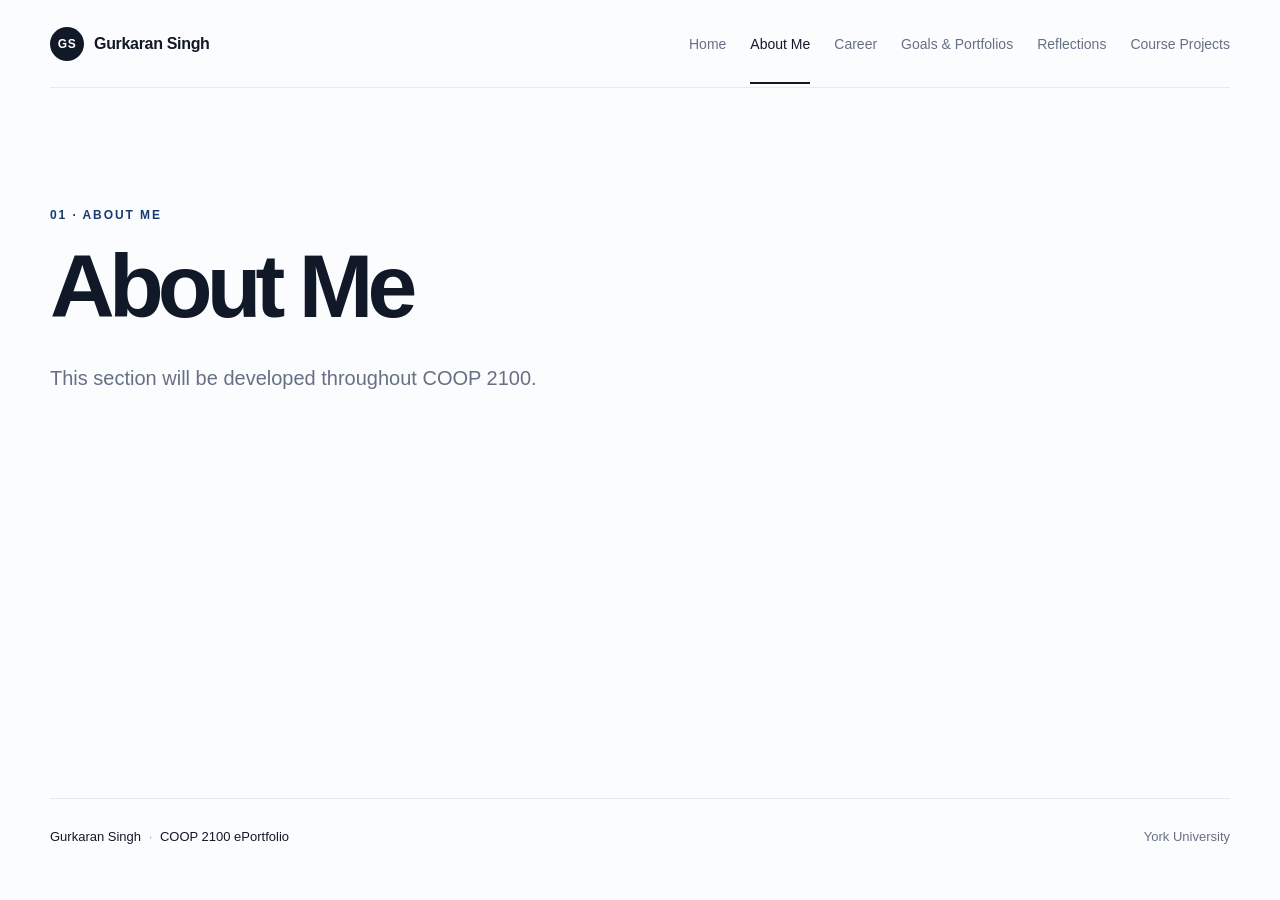
==== about.html @ 18330272 "Add files via upload" ====
<!doctype html>
<html lang="en">
<head>
  <meta charset="utf-8">
  <meta name="viewport" content="width=device-width, initial-scale=1">
  <meta name="description" content="Gurkaran Singh — COOP 2100 ePortfolio">
  <title>About Me | Gurkaran Singh</title>
  <link rel="stylesheet" href="styles.css">
  <script defer src="script.js"></script>
</head>
<body>
  <header class="site-header">
    <a class="brand" href="index.html" aria-label="Gurkaran Singh home">
      <span class="brand-mark">GS</span><span>Gurkaran Singh</span>
    </a>
    <button class="menu-button" aria-expanded="false" aria-controls="site-nav">Menu</button>
    <nav id="site-nav" class="site-nav" aria-label="Main navigation"><a href="index.html">Home</a>
<a href="about.html" class="active" aria-current="page">About Me</a>
<a href="career.html">Career</a>
<a href="goals.html">Goals & Portfolios</a>
<a href="reflections.html">Reflections</a>
<a href="projects.html">Course Projects</a></nav>
  </header>
  <main>
      <section class="page-intro">
        <p class="eyebrow">01 · About Me</p>
        <h1>About Me</h1>
        <p>This section will be developed throughout COOP 2100.</p>
      </section>
    </main>
  <footer>
    <p>Gurkaran Singh <span>·</span> COOP 2100 ePortfolio</p>
    <p class="muted">York University</p>
  </footer>
</body>
</html>
---- styles.css ----
:root {
  --ink: #111827;
  --muted: #667085;
  --line: #e6e9ee;
  --paper: #fbfcfe;
  --panel: #ffffff;
  --accent: #173b70;
  --max: 1180px;
}
* { box-sizing: border-box; }
html { scroll-behavior: smooth; }
body {
  margin: 0; color: var(--ink); background: var(--paper);
  font-family: Inter, ui-sans-serif, -apple-system, BlinkMacSystemFont, "Segoe UI", sans-serif;
  -webkit-font-smoothing: antialiased;
}
a { color: inherit; }
.site-header {
  width: min(calc(100% - 48px), var(--max)); margin: 0 auto;
  min-height: 88px; display: flex; align-items: center; justify-content: space-between;
  border-bottom: 1px solid var(--line); gap: 24px;
}
.brand { display:flex; align-items:center; gap:10px; text-decoration:none; font-weight:700; letter-spacing:-.02em; white-space:nowrap; }
.brand-mark { display:grid; place-items:center; width:34px; height:34px; border-radius:50%; background:var(--ink); color:white; font-size:12px; letter-spacing:.04em; }
.site-nav { display:flex; align-items:center; gap:24px; }
.site-nav a { text-decoration:none; font-size:14px; color:var(--muted); padding:33px 0 30px; border-bottom:2px solid transparent; }
.site-nav a:hover, .site-nav a.active { color:var(--ink); border-color:var(--ink); }
.menu-button { display:none; background:none; border:1px solid var(--line); border-radius:999px; padding:9px 14px; font:inherit; }
main { width:min(calc(100% - 48px), var(--max)); margin:0 auto; min-height:calc(100vh - 190px); }
.hero { padding: 120px 0 105px; max-width: 920px; }
.eyebrow { text-transform:uppercase; letter-spacing:.16em; font-size:12px; font-weight:700; color:var(--accent); margin:0 0 22px; }
h1 { font-size:clamp(56px, 8vw, 104px); line-height:.94; letter-spacing:-.065em; margin:0; font-weight:750; }
.lead { font-size:clamp(20px, 2.3vw, 30px); margin:30px 0 0; color:#344054; letter-spacing:-.025em; }
.lead span, footer span { color:#98a2b3; padding:0 4px; }
.intro { max-width:700px; color:var(--muted); font-size:18px; line-height:1.7; margin:28px 0 0; }
.hero-links { margin-top:36px; }
.button { display:inline-flex; align-items:center; gap:16px; text-decoration:none; padding:14px 20px; border-radius:999px; background:var(--ink); color:white; font-weight:650; font-size:14px; }
.button:hover { transform:translateY(-1px); }
.overview { display:grid; grid-template-columns:repeat(5, 1fr); border-top:1px solid var(--line); border-bottom:1px solid var(--line); margin-bottom:80px; }
.section-card { text-decoration:none; padding:30px 24px 34px; min-height:190px; border-right:1px solid var(--line); transition:background .18s ease, transform .18s ease; }
.section-card:first-child { border-left:1px solid var(--line); }
.section-card:hover { background:var(--panel); transform:translateY(-3px); }
.section-card span { font-size:11px; color:#98a2b3; font-weight:700; }
.section-card h2 { font-size:17px; margin:45px 0 9px; letter-spacing:-.025em; }
.section-card p { margin:0; color:var(--muted); line-height:1.5; font-size:13px; }
.page-intro { padding:120px 0; max-width:900px; }
.page-intro h1 { font-size:clamp(54px, 7vw, 90px); }
.page-intro > p:last-child { margin:34px 0 0; max-width:680px; color:var(--muted); font-size:20px; line-height:1.65; }
footer { width:min(calc(100% - 48px), var(--max)); margin:0 auto; padding:30px 0 38px; border-top:1px solid var(--line); display:flex; justify-content:space-between; gap:20px; font-size:13px; }
footer p { margin:0; }
.muted { color:var(--muted); }
@media (max-width: 900px) {
  .site-header { min-height:72px; position:relative; }
  .menu-button { display:block; }
  .site-nav { display:none; position:absolute; top:72px; left:0; right:0; z-index:10; background:var(--paper); border-bottom:1px solid var(--line); padding:10px 0 20px; flex-direction:column; align-items:flex-start; gap:0; }
  .site-nav.open { display:flex; }
  .site-nav a { width:100%; padding:12px 4px; border:0; font-size:16px; }
  .overview { grid-template-columns:1fr 1fr; }
  .section-card { border:1px solid var(--line); margin:-1px 0 0 -1px; }
  .hero { padding:90px 0 75px; }
}
@media (max-width: 560px) {
  .site-header, main, footer { width:min(calc(100% - 32px), var(--max)); }
  .brand > span:last-child { display:none; }
  .hero { padding:76px 0 64px; }
  h1 { font-size:clamp(52px, 18vw, 76px); }
  .overview { grid-template-columns:1fr; }
  .section-card { min-height:145px; }
  .section-card h2 { margin-top:28px; }
  .page-intro { padding:80px 0; }
  footer { flex-direction:column; }
}
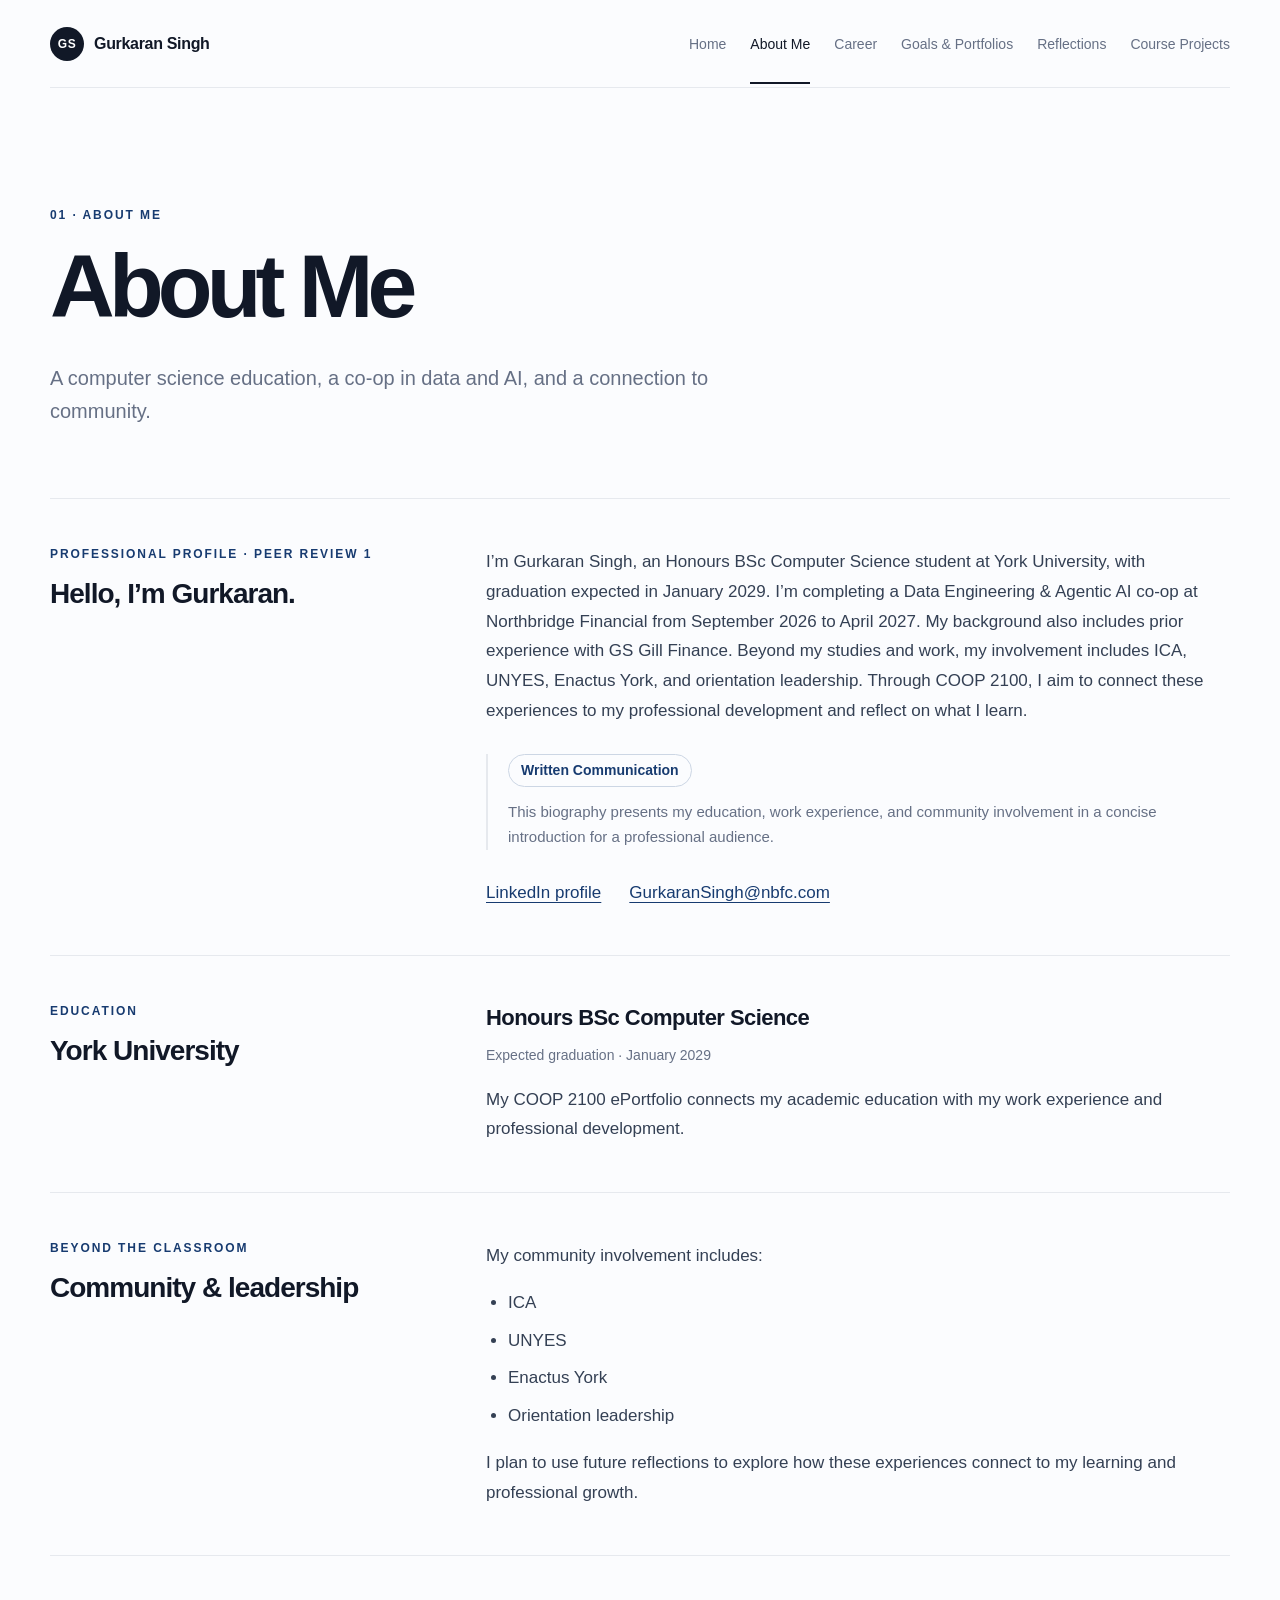
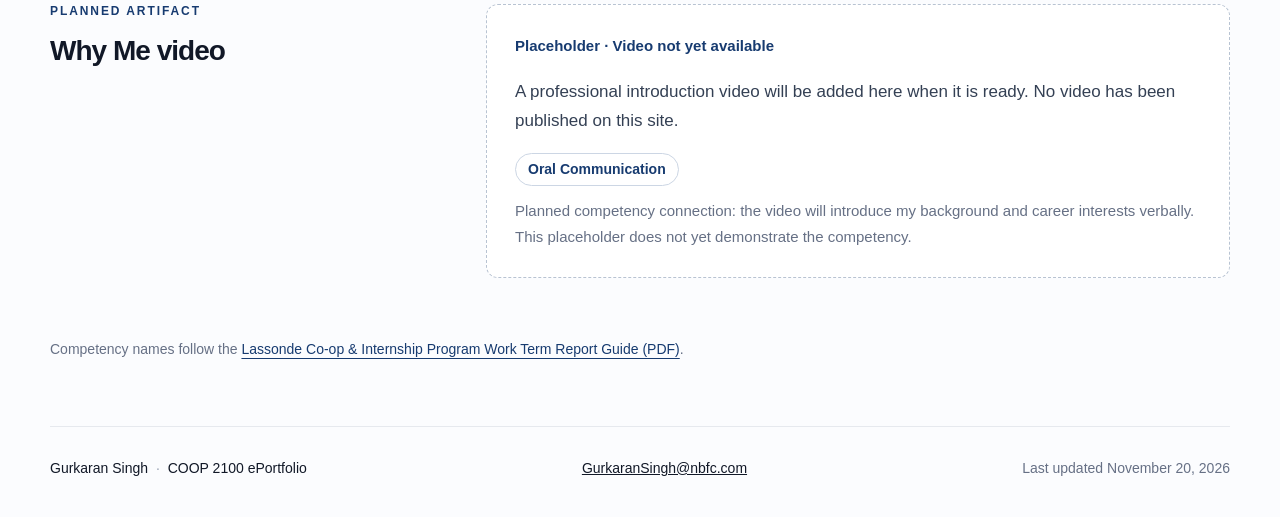
==== commit c78fb26b: "Complete COOP 2100 Peer Review 1 portfolio pages" ====
--- a/about.html
+++ b/about.html
@@ -3,8 +3,9 @@
 <head>
   <meta charset="utf-8">
   <meta name="viewport" content="width=device-width, initial-scale=1">
-  <meta name="description" content="Gurkaran Singh — COOP 2100 ePortfolio">
+  <meta name="description" content="Meet Gurkaran Singh, a York University Honours BSc Computer Science student and Northbridge Financial Data Engineering & Agentic AI co-op student.">
   <title>About Me | Gurkaran Singh</title>
+  <link rel="icon" type="image/svg+xml" href="favicon.svg">
   <link rel="stylesheet" href="styles.css">
   <script defer src="script.js"></script>
 </head>
@@ -13,24 +14,86 @@
     <a class="brand" href="index.html" aria-label="Gurkaran Singh home">
       <span class="brand-mark">GS</span><span>Gurkaran Singh</span>
     </a>
-    <button class="menu-button" aria-expanded="false" aria-controls="site-nav">Menu</button>
+    <button type="button" class="menu-button" aria-expanded="false" aria-controls="site-nav">Menu</button>
     <nav id="site-nav" class="site-nav" aria-label="Main navigation"><a href="index.html">Home</a>
 <a href="about.html" class="active" aria-current="page">About Me</a>
 <a href="career.html">Career</a>
-<a href="goals.html">Goals & Portfolios</a>
+<a href="goals.html">Goals &amp; Portfolios</a>
 <a href="reflections.html">Reflections</a>
 <a href="projects.html">Course Projects</a></nav>
   </header>
   <main>
-      <section class="page-intro">
+      <section class="page-intro content-intro" aria-labelledby="about-title">
         <p class="eyebrow">01 · About Me</p>
-        <h1>About Me</h1>
-        <p>This section will be developed throughout COOP 2100.</p>
+        <h1 id="about-title">About Me</h1>
+        <p>A computer science education, a co-op in data and AI, and a connection to community.</p>
       </section>
+      <section class="content-section" aria-labelledby="bio-title">
+        <div class="section-heading">
+          <p class="eyebrow">Professional profile · Peer Review 1</p>
+          <h2 id="bio-title">Hello, I’m Gurkaran.</h2>
+        </div>
+        <div class="section-body">
+          <p class="biography">I’m Gurkaran Singh, an Honours BSc Computer Science student at York University, with graduation expected in January 2029. I’m completing a Data Engineering &amp; Agentic AI co-op at Northbridge Financial from September 2026 to April 2027. My background also includes prior experience with GS Gill Finance. Beyond my studies and work, my involvement includes ICA, UNYES, Enactus York, and orientation leadership. Through COOP 2100, I aim to connect these experiences to my professional development and reflect on what I learn.</p>
+          <div class="artifact-caption">
+            <ul class="competency-tags" aria-label="Lassonde competency tags">
+              <li>Written Communication</li>
+            </ul>
+            <p>This biography presents my education, work experience, and community involvement in a concise introduction for a professional audience.</p>
+          </div>
+          <div class="contact-links" aria-label="Professional contact">
+            <a href="https://www.linkedin.com/in/gurkaransingh007/">LinkedIn profile</a>
+            <a href="mailto:GurkaranSingh@nbfc.com">GurkaranSingh@nbfc.com</a>
+          </div>
+        </div>
+      </section>
+      <section class="content-section" aria-labelledby="education-title">
+        <div class="section-heading">
+          <p class="eyebrow">Education</p>
+          <h2 id="education-title">York University</h2>
+        </div>
+        <div class="section-body">
+          <h3>Honours BSc Computer Science</h3>
+          <p class="entry-meta">Expected graduation · January 2029</p>
+          <p>My COOP 2100 ePortfolio connects my academic education with my work experience and professional development.</p>
+        </div>
+      </section>
+      <section class="content-section" aria-labelledby="community-title">
+        <div class="section-heading">
+          <p class="eyebrow">Beyond the classroom</p>
+          <h2 id="community-title">Community &amp; leadership</h2>
+        </div>
+        <div class="section-body">
+          <p>My community involvement includes:</p>
+          <ul class="experience-list">
+            <li>ICA</li>
+            <li>UNYES</li>
+            <li>Enactus York</li>
+            <li>Orientation leadership</li>
+          </ul>
+          <p>I plan to use future reflections to explore how these experiences connect to my learning and professional growth.</p>
+        </div>
+      </section>
+      <section class="content-section" aria-labelledby="video-title">
+        <div class="section-heading">
+          <p class="eyebrow">Planned artifact</p>
+          <h2 id="video-title">Why Me video</h2>
+        </div>
+        <div class="section-body artifact-placeholder">
+          <p class="artifact-status">Placeholder · Video not yet available</p>
+          <p>A professional introduction video will be added here when it is ready. No video has been published on this site.</p>
+          <ul class="competency-tags" aria-label="Planned Lassonde competency tags">
+            <li>Oral Communication</li>
+          </ul>
+          <p class="caption">Planned competency connection: the video will introduce my background and career interests verbally. This placeholder does not yet demonstrate the competency.</p>
+        </div>
+      </section>
+      <p class="source-note">Competency names follow the <a href="https://lassonde.yorku.ca/co-op/wp-content/uploads/sites/5/2022/05/WorkTermReport-Guide2020.pdf">Lassonde Co-op &amp; Internship Program Work Term Report Guide (PDF)</a>.</p>
     </main>
   <footer>
     <p>Gurkaran Singh <span>·</span> COOP 2100 ePortfolio</p>
-    <p class="muted">York University</p>
+    <p><a href="mailto:GurkaranSingh@nbfc.com">GurkaranSingh@nbfc.com</a></p>
+    <p class="muted">Last updated <time datetime="2026-11-20">November 20, 2026</time></p>
   </footer>
 </body>
-</html>+</html>
--- a/styles.css
+++ b/styles.css
@@ -46,9 +46,39 @@
 .page-intro { padding:120px 0; max-width:900px; }
 .page-intro h1 { font-size:clamp(54px, 7vw, 90px); }
 .page-intro > p:last-child { margin:34px 0 0; max-width:680px; color:var(--muted); font-size:20px; line-height:1.65; }
-footer { width:min(calc(100% - 48px), var(--max)); margin:0 auto; padding:30px 0 38px; border-top:1px solid var(--line); display:flex; justify-content:space-between; gap:20px; font-size:13px; }
+footer { width:min(calc(100% - 48px), var(--max)); margin:0 auto; padding:30px 0 38px; border-top:1px solid var(--line); display:flex; flex-wrap:wrap; justify-content:space-between; gap:16px 24px; font-size:14px; line-height:1.6; }
 footer p { margin:0; }
 .muted { color:var(--muted); }
+.content-intro { padding-bottom:70px; }
+.content-section { display:grid; grid-template-columns:minmax(0, 1fr) minmax(0, 2fr); gap:64px; padding:48px 0; border-top:1px solid var(--line); }
+.section-heading .eyebrow { margin-bottom:16px; }
+.section-heading h2 { font-size:28px; line-height:1.2; letter-spacing:-.035em; margin:0; }
+.section-body { min-width:0; font-size:17px; line-height:1.75; color:#344054; }
+.section-body > :first-child { margin-top:0; }
+.section-body > :last-child { margin-bottom:0; }
+.section-body p { max-width:720px; }
+.section-body h3 { color:var(--ink); font-size:22px; line-height:1.3; letter-spacing:-.025em; margin:0 0 10px; }
+.biography { margin-bottom:24px; }
+.entry-meta { color:var(--muted); font-size:14px; margin:0 0 12px; }
+.role-title { color:var(--ink); font-weight:600; margin-top:0; }
+.experience-entry + .experience-entry { border-top:1px solid var(--line); padding-top:32px; margin-top:32px; }
+.experience-list { padding-left:22px; }
+.experience-list li + li { margin-top:8px; }
+.contact-links { display:flex; flex-wrap:wrap; gap:12px 28px; margin-top:24px; }
+.contact-links a, .source-note a { color:var(--accent); text-underline-offset:4px; }
+a, footer p { overflow-wrap:anywhere; }
+a:focus-visible, button:focus-visible { outline:3px solid var(--accent); outline-offset:5px; }
+.competency-tags { list-style:none; padding:0; display:flex; flex-wrap:wrap; gap:8px; margin:0 0 12px; }
+.competency-tags li { color:var(--accent); border:1px solid #ccd6e4; border-radius:999px; padding:5px 12px; font-size:14px; font-weight:600; line-height:1.5; }
+.artifact-caption { border-left:2px solid var(--line); padding-left:20px; margin:28px 0; }
+.artifact-caption p, .caption { font-size:15px; line-height:1.7; color:var(--muted); margin:12px 0 0; }
+.artifact-placeholder { border:1px dashed #b8c3d2; border-radius:12px; padding:28px; background:var(--panel); }
+.artifact-status { color:var(--accent); font-weight:650; font-size:15px; }
+.skills-list { margin:0; }
+.skills-list > div + div { margin-top:24px; }
+.skills-list dt { color:var(--ink); font-weight:650; }
+.skills-list dd { margin:6px 0 0; }
+.source-note { color:var(--muted); font-size:14px; line-height:1.7; max-width:780px; margin:12px 0 64px; }
 @media (max-width: 900px) {
   .site-header { min-height:72px; position:relative; }
   .menu-button { display:block; }
@@ -58,6 +88,7 @@
   .overview { grid-template-columns:1fr 1fr; }
   .section-card { border:1px solid var(--line); margin:-1px 0 0 -1px; }
   .hero { padding:90px 0 75px; }
+  .content-section { gap:32px; grid-template-columns:minmax(0, 1fr) minmax(0, 2fr); }
 }
 @media (max-width: 560px) {
   .site-header, main, footer { width:min(calc(100% - 32px), var(--max)); }
@@ -68,5 +99,8 @@
   .section-card { min-height:145px; }
   .section-card h2 { margin-top:28px; }
   .page-intro { padding:80px 0; }
+  .content-intro { padding-bottom:48px; }
+  .content-section { grid-template-columns:minmax(0, 1fr); gap:24px; padding:36px 0; }
+  .artifact-placeholder { padding:22px; }
   footer { flex-direction:column; }
 }
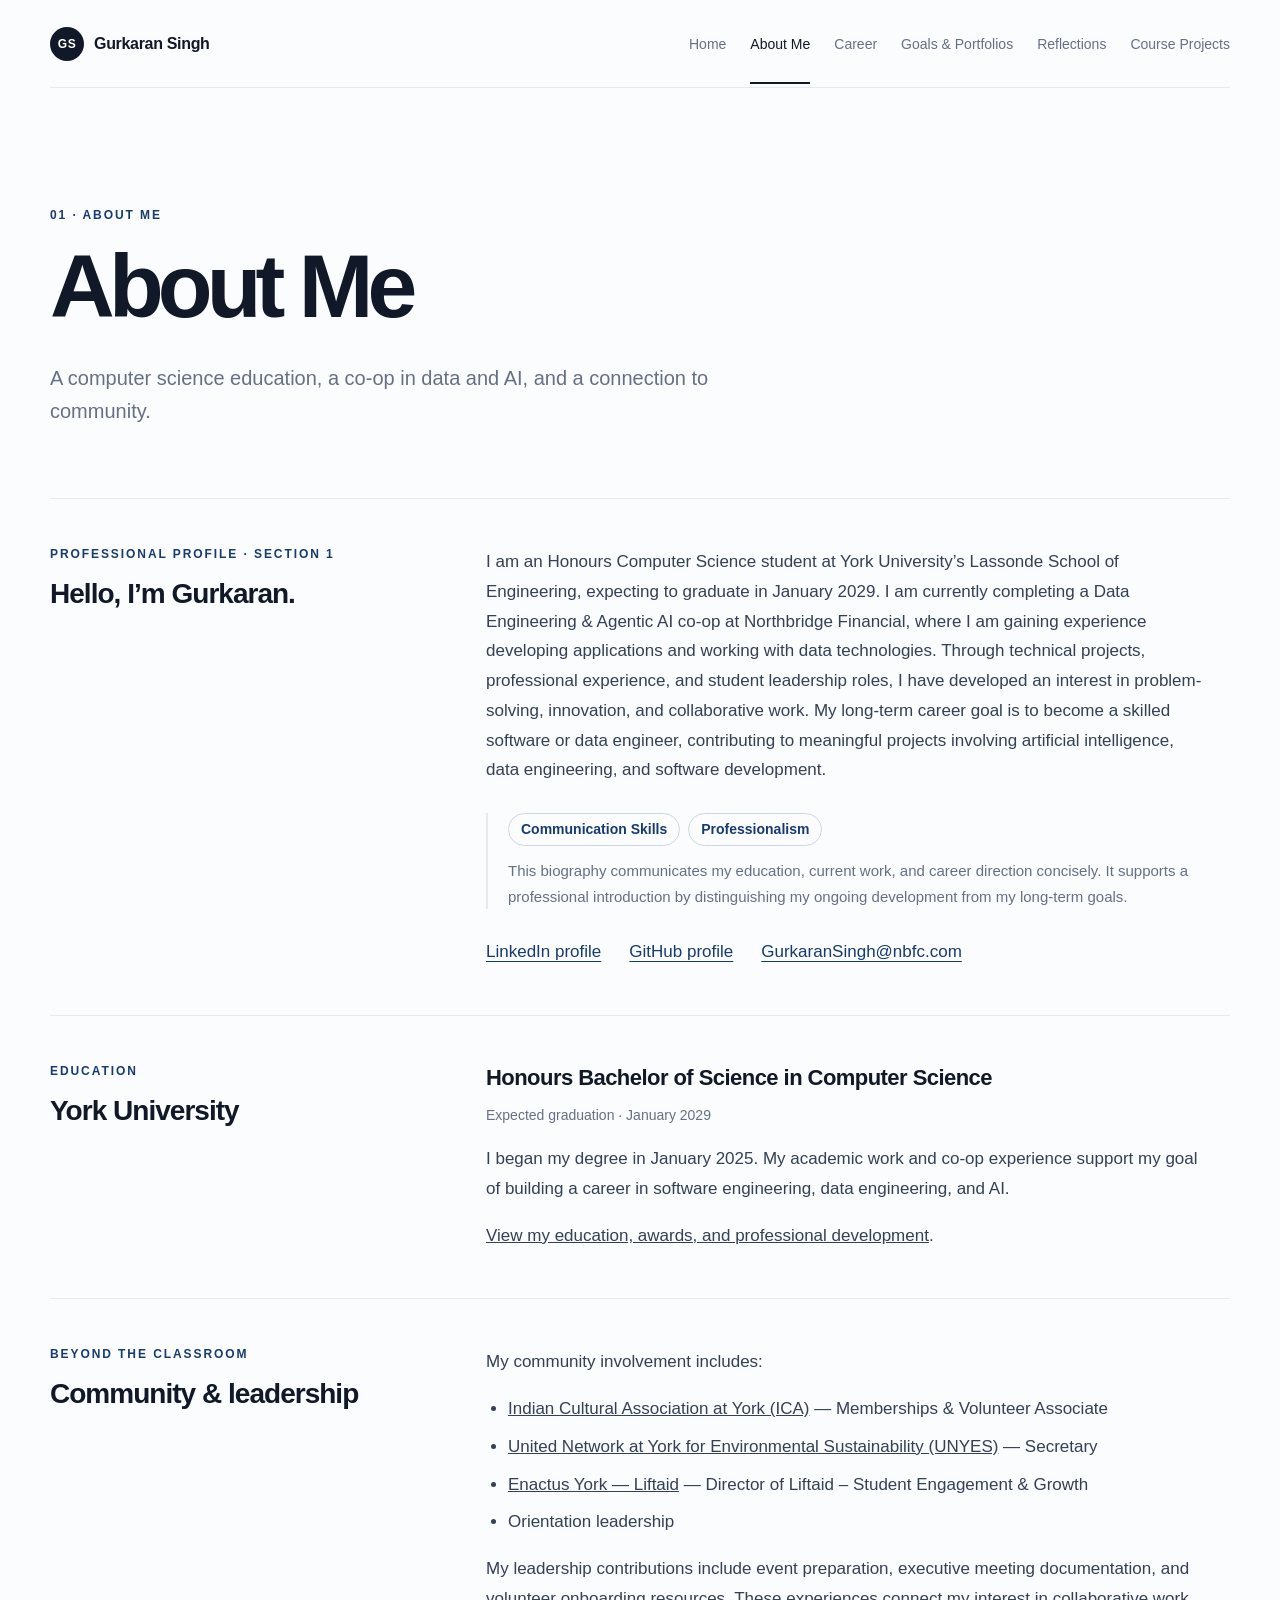
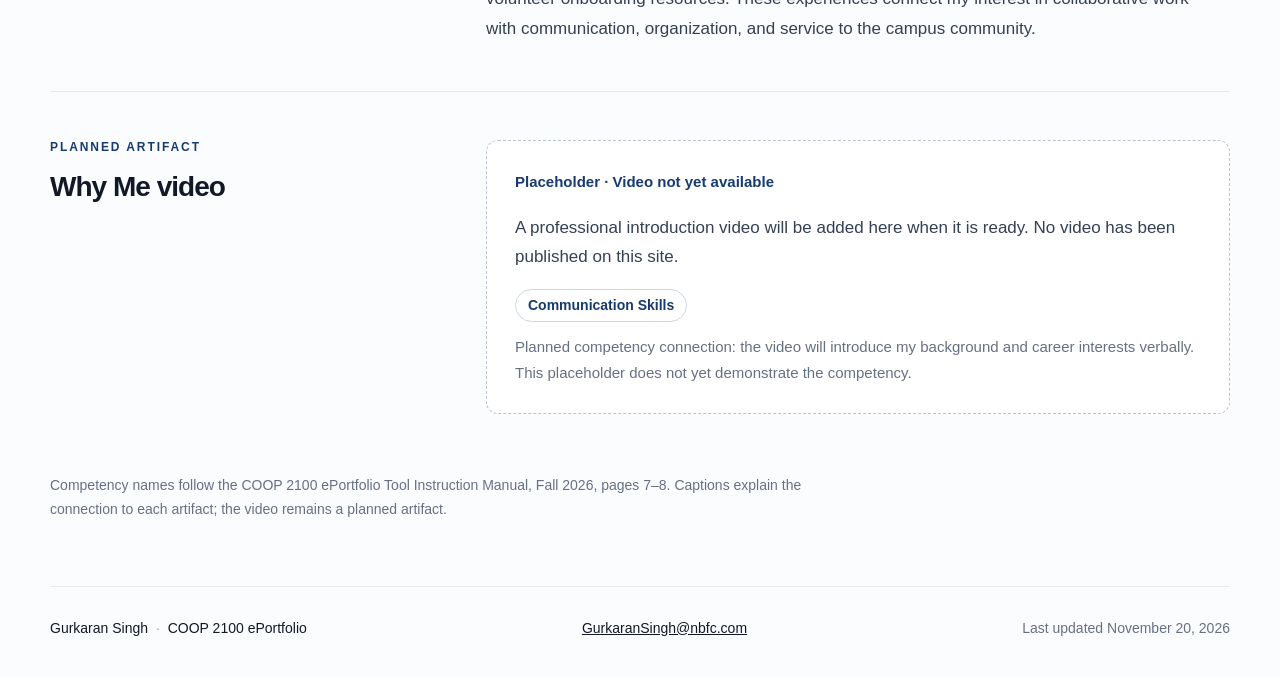
==== commit a34a48c0: "Complete Section 1 education and verified experience" ====
--- a/about.html
+++ b/about.html
@@ -30,19 +30,21 @@
       </section>
       <section class="content-section" aria-labelledby="bio-title">
         <div class="section-heading">
-          <p class="eyebrow">Professional profile · Peer Review 1</p>
+          <p class="eyebrow">Professional profile · Section 1</p>
           <h2 id="bio-title">Hello, I’m Gurkaran.</h2>
         </div>
         <div class="section-body">
-          <p class="biography">I’m Gurkaran Singh, an Honours BSc Computer Science student at York University, with graduation expected in January 2029. I’m completing a Data Engineering &amp; Agentic AI co-op at Northbridge Financial from September 2026 to April 2027. My background also includes prior experience with GS Gill Finance. Beyond my studies and work, my involvement includes ICA, UNYES, Enactus York, and orientation leadership. Through COOP 2100, I aim to connect these experiences to my professional development and reflect on what I learn.</p>
+          <p class="biography">I am an Honours Computer Science student at York University’s Lassonde School of Engineering, expecting to graduate in January 2029. I am currently completing a Data Engineering &amp; Agentic AI co-op at Northbridge Financial, where I am gaining experience developing applications and working with data technologies. Through technical projects, professional experience, and student leadership roles, I have developed an interest in problem-solving, innovation, and collaborative work. My long-term career goal is to become a skilled software or data engineer, contributing to meaningful projects involving artificial intelligence, data engineering, and software development.</p>
           <div class="artifact-caption">
             <ul class="competency-tags" aria-label="Lassonde competency tags">
-              <li>Written Communication</li>
+              <li>Communication Skills</li>
+              <li>Professionalism</li>
             </ul>
-            <p>This biography presents my education, work experience, and community involvement in a concise introduction for a professional audience.</p>
+            <p>This biography communicates my education, current work, and career direction concisely. It supports a professional introduction by distinguishing my ongoing development from my long-term goals.</p>
           </div>
           <div class="contact-links" aria-label="Professional contact">
             <a href="https://www.linkedin.com/in/gurkaransingh007/">LinkedIn profile</a>
+            <a href="https://github.com/gurkarangill07">GitHub profile</a>
             <a href="mailto:GurkaranSingh@nbfc.com">GurkaranSingh@nbfc.com</a>
           </div>
         </div>
@@ -53,9 +55,10 @@
           <h2 id="education-title">York University</h2>
         </div>
         <div class="section-body">
-          <h3>Honours BSc Computer Science</h3>
+          <h3>Honours Bachelor of Science in Computer Science</h3>
           <p class="entry-meta">Expected graduation · January 2029</p>
-          <p>My COOP 2100 ePortfolio connects my academic education with my work experience and professional development.</p>
+          <p>I began my degree in January 2025. My academic work and co-op experience support my goal of building a career in software engineering, data engineering, and AI.</p>
+          <p><a href="career.html#education">View my education, awards, and professional development</a>.</p>
         </div>
       </section>
       <section class="content-section" aria-labelledby="community-title">
@@ -66,12 +69,12 @@
         <div class="section-body">
           <p>My community involvement includes:</p>
           <ul class="experience-list">
-            <li>ICA</li>
-            <li>UNYES</li>
-            <li>Enactus York</li>
+            <li><a href="career.html#ica">Indian Cultural Association at York (ICA)</a> — Memberships &amp; Volunteer Associate</li>
+            <li><a href="career.html#unyes">United Network at York for Environmental Sustainability (UNYES)</a> — Secretary</li>
+            <li><a href="career.html#enactus">Enactus York — Liftaid</a> — Director of Liftaid – Student Engagement &amp; Growth</li>
             <li>Orientation leadership</li>
           </ul>
-          <p>I plan to use future reflections to explore how these experiences connect to my learning and professional growth.</p>
+          <p>My leadership contributions include event preparation, executive meeting documentation, and volunteer onboarding resources. These experiences connect my interest in collaborative work with communication, organization, and service to the campus community.</p>
         </div>
       </section>
       <section class="content-section" aria-labelledby="video-title">
@@ -83,12 +86,12 @@
           <p class="artifact-status">Placeholder · Video not yet available</p>
           <p>A professional introduction video will be added here when it is ready. No video has been published on this site.</p>
           <ul class="competency-tags" aria-label="Planned Lassonde competency tags">
-            <li>Oral Communication</li>
+            <li>Communication Skills</li>
           </ul>
           <p class="caption">Planned competency connection: the video will introduce my background and career interests verbally. This placeholder does not yet demonstrate the competency.</p>
         </div>
       </section>
-      <p class="source-note">Competency names follow the <a href="https://lassonde.yorku.ca/co-op/wp-content/uploads/sites/5/2022/05/WorkTermReport-Guide2020.pdf">Lassonde Co-op &amp; Internship Program Work Term Report Guide (PDF)</a>.</p>
+      <p class="source-note">Competency names follow the COOP 2100 ePortfolio Tool Instruction Manual, Fall 2026, pages 7–8. Captions explain the connection to each artifact; the video remains a planned artifact.</p>
     </main>
   <footer>
     <p>Gurkaran Singh <span>·</span> COOP 2100 ePortfolio</p>
--- a/styles.css
+++ b/styles.css
@@ -66,6 +66,9 @@
 .experience-list li + li { margin-top:8px; }
 .contact-links { display:flex; flex-wrap:wrap; gap:12px 28px; margin-top:24px; }
 .contact-links a, .source-note a { color:var(--accent); text-underline-offset:4px; }
+.page-links { display:flex; flex-wrap:wrap; gap:16px 28px; margin:0 0 32px; font-size:16px; }
+.page-links a { color:var(--accent); text-underline-offset:4px; }
+.content-section[id], .experience-entry[id] { scroll-margin-top:24px; }
 a, footer p { overflow-wrap:anywhere; }
 a:focus-visible, button:focus-visible { outline:3px solid var(--accent); outline-offset:5px; }
 .competency-tags { list-style:none; padding:0; display:flex; flex-wrap:wrap; gap:8px; margin:0 0 12px; }
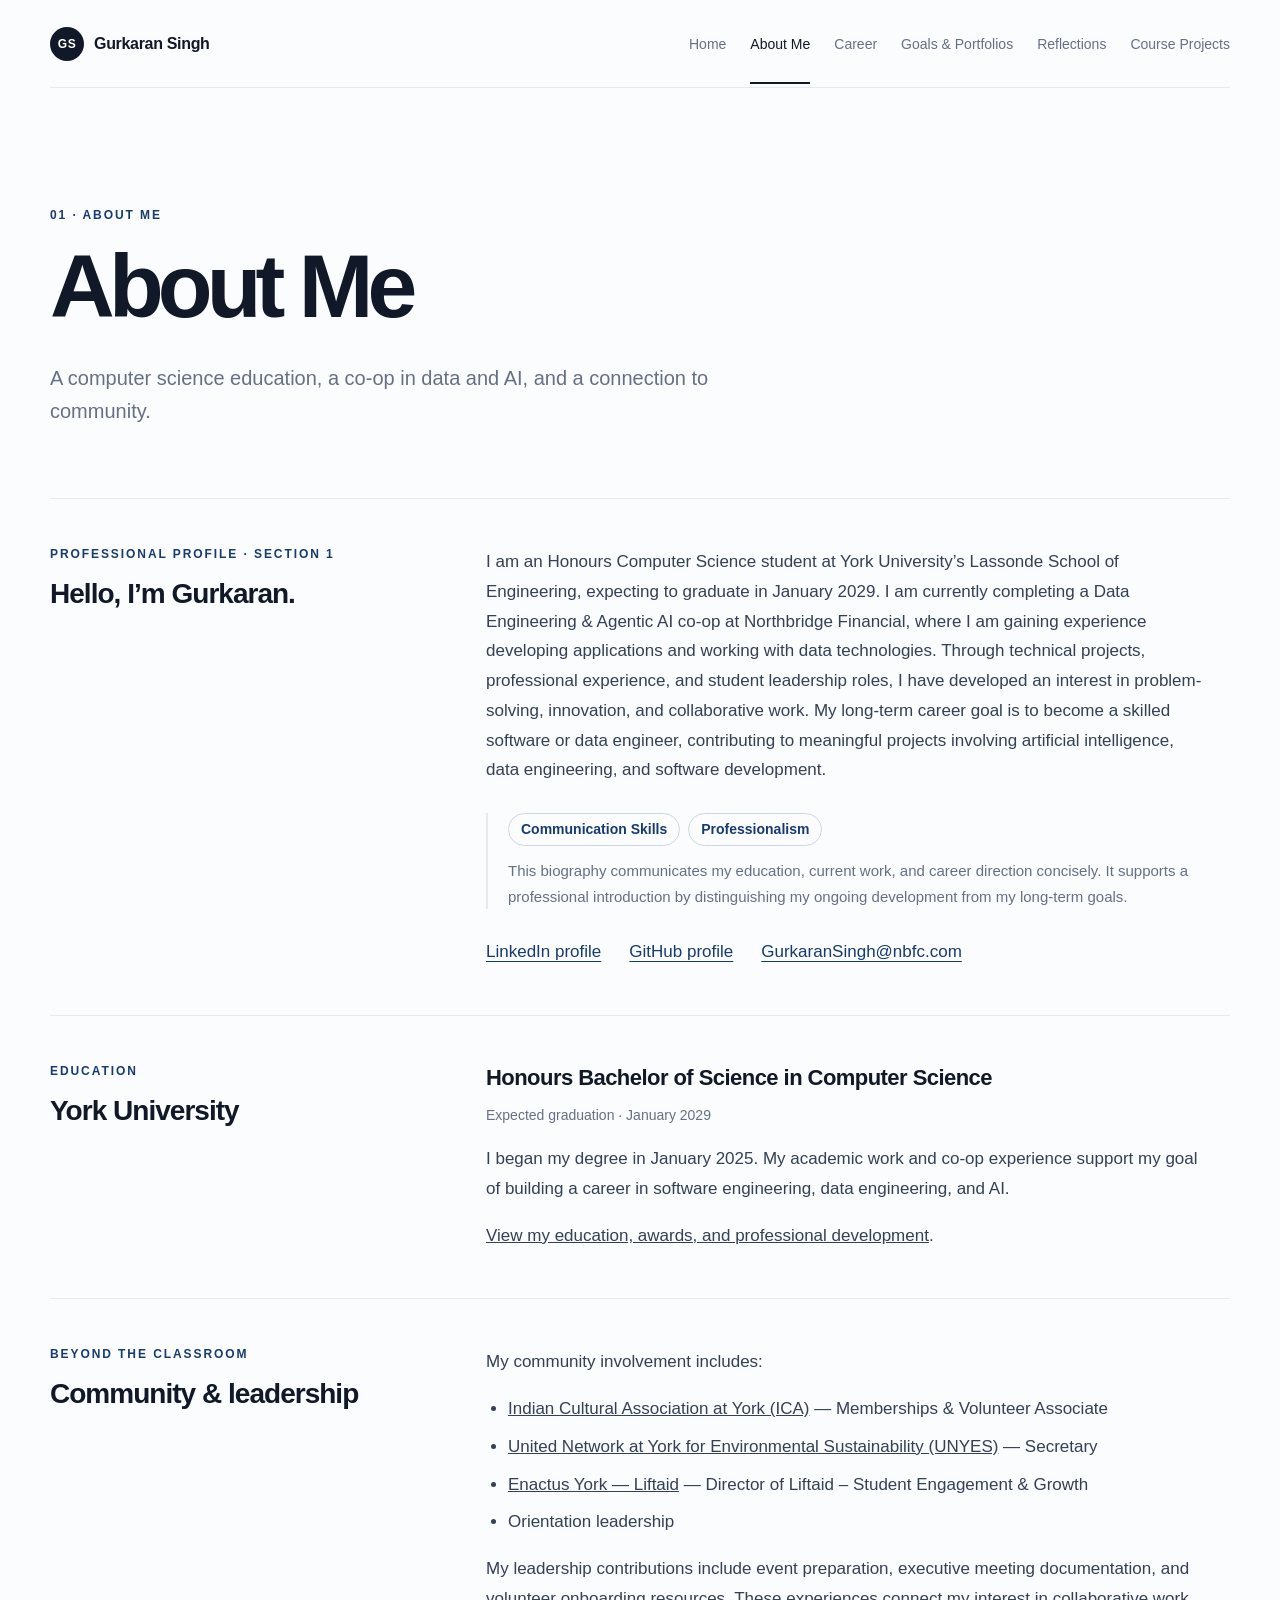
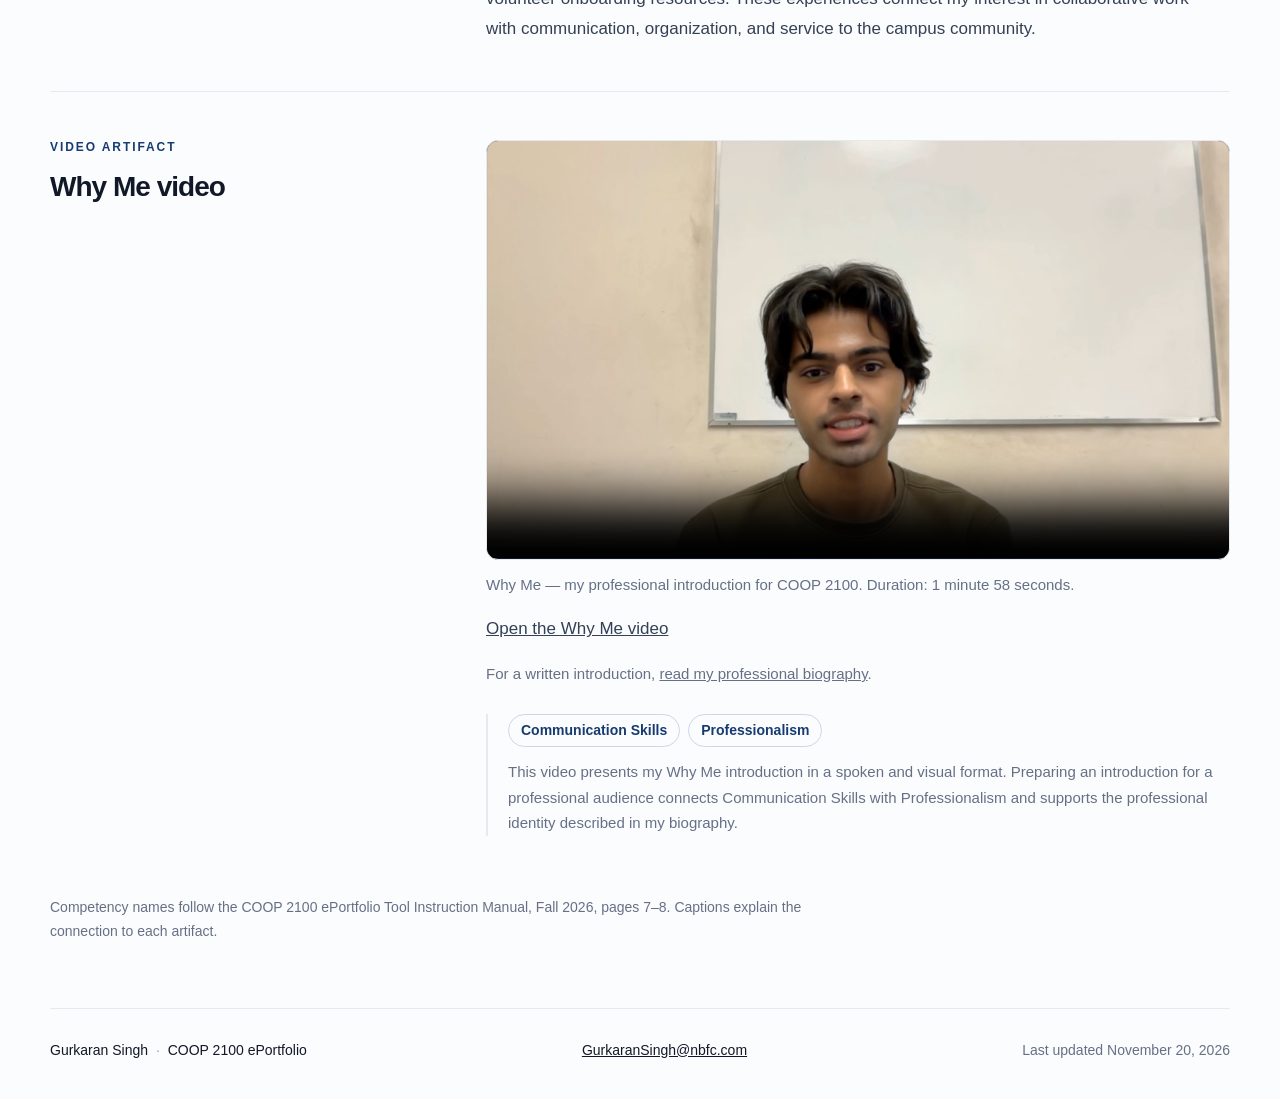
==== commit 5e97648f: "Publish Why Me video on About Me page" ====
--- a/about.html
+++ b/about.html
@@ -77,21 +77,31 @@
           <p>My leadership contributions include event preparation, executive meeting documentation, and volunteer onboarding resources. These experiences connect my interest in collaborative work with communication, organization, and service to the campus community.</p>
         </div>
       </section>
-      <section class="content-section" aria-labelledby="video-title">
+      <section id="why-me" class="content-section" aria-labelledby="video-title">
         <div class="section-heading">
-          <p class="eyebrow">Planned artifact</p>
+          <p class="eyebrow">Video artifact</p>
           <h2 id="video-title">Why Me video</h2>
         </div>
-        <div class="section-body artifact-placeholder">
-          <p class="artifact-status">Placeholder · Video not yet available</p>
-          <p>A professional introduction video will be added here when it is ready. No video has been published on this site.</p>
-          <ul class="competency-tags" aria-label="Planned Lassonde competency tags">
-            <li>Communication Skills</li>
-          </ul>
-          <p class="caption">Planned competency connection: the video will introduce my background and career interests verbally. This placeholder does not yet demonstrate the competency.</p>
+        <div class="section-body">
+          <figure class="video-artifact">
+            <video class="video-player" controls playsinline preload="metadata" poster="assets/why-me-poster.jpg" width="960" height="540" aria-label="Why Me — Gurkaran Singh" aria-describedby="video-caption">
+              <source src="assets/why-me.mp4" type="video/mp4">
+              <a href="assets/why-me.mp4">Watch the Why Me video</a>.
+            </video>
+            <figcaption id="video-caption" class="caption">Why Me — my professional introduction for COOP 2100. Duration: 1 minute 58 seconds.</figcaption>
+          </figure>
+          <p><a href="assets/why-me.mp4">Open the Why Me video</a></p>
+          <p class="caption">For a written introduction, <a href="#bio-title">read my professional biography</a>.</p>
+          <div class="artifact-caption">
+            <ul class="competency-tags" aria-label="Lassonde competency tags">
+              <li>Communication Skills</li>
+              <li>Professionalism</li>
+            </ul>
+            <p>This video presents my Why Me introduction in a spoken and visual format. Preparing an introduction for a professional audience connects Communication Skills with Professionalism and supports the professional identity described in my biography.</p>
+          </div>
         </div>
       </section>
-      <p class="source-note">Competency names follow the COOP 2100 ePortfolio Tool Instruction Manual, Fall 2026, pages 7–8. Captions explain the connection to each artifact; the video remains a planned artifact.</p>
+      <p class="source-note">Competency names follow the COOP 2100 ePortfolio Tool Instruction Manual, Fall 2026, pages 7–8. Captions explain the connection to each artifact.</p>
     </main>
   <footer>
     <p>Gurkaran Singh <span>·</span> COOP 2100 ePortfolio</p>
--- a/styles.css
+++ b/styles.css
@@ -77,6 +77,8 @@
 .artifact-caption p, .caption { font-size:15px; line-height:1.7; color:var(--muted); margin:12px 0 0; }
 .artifact-placeholder { border:1px dashed #b8c3d2; border-radius:12px; padding:28px; background:var(--panel); }
 .artifact-status { color:var(--accent); font-weight:650; font-size:15px; }
+.video-artifact { margin:0; }
+.video-player { display:block; width:100%; height:auto; border:1px solid var(--line); border-radius:12px; background:var(--ink); }
 .skills-list { margin:0; }
 .skills-list > div + div { margin-top:24px; }
 .skills-list dt { color:var(--ink); font-weight:650; }
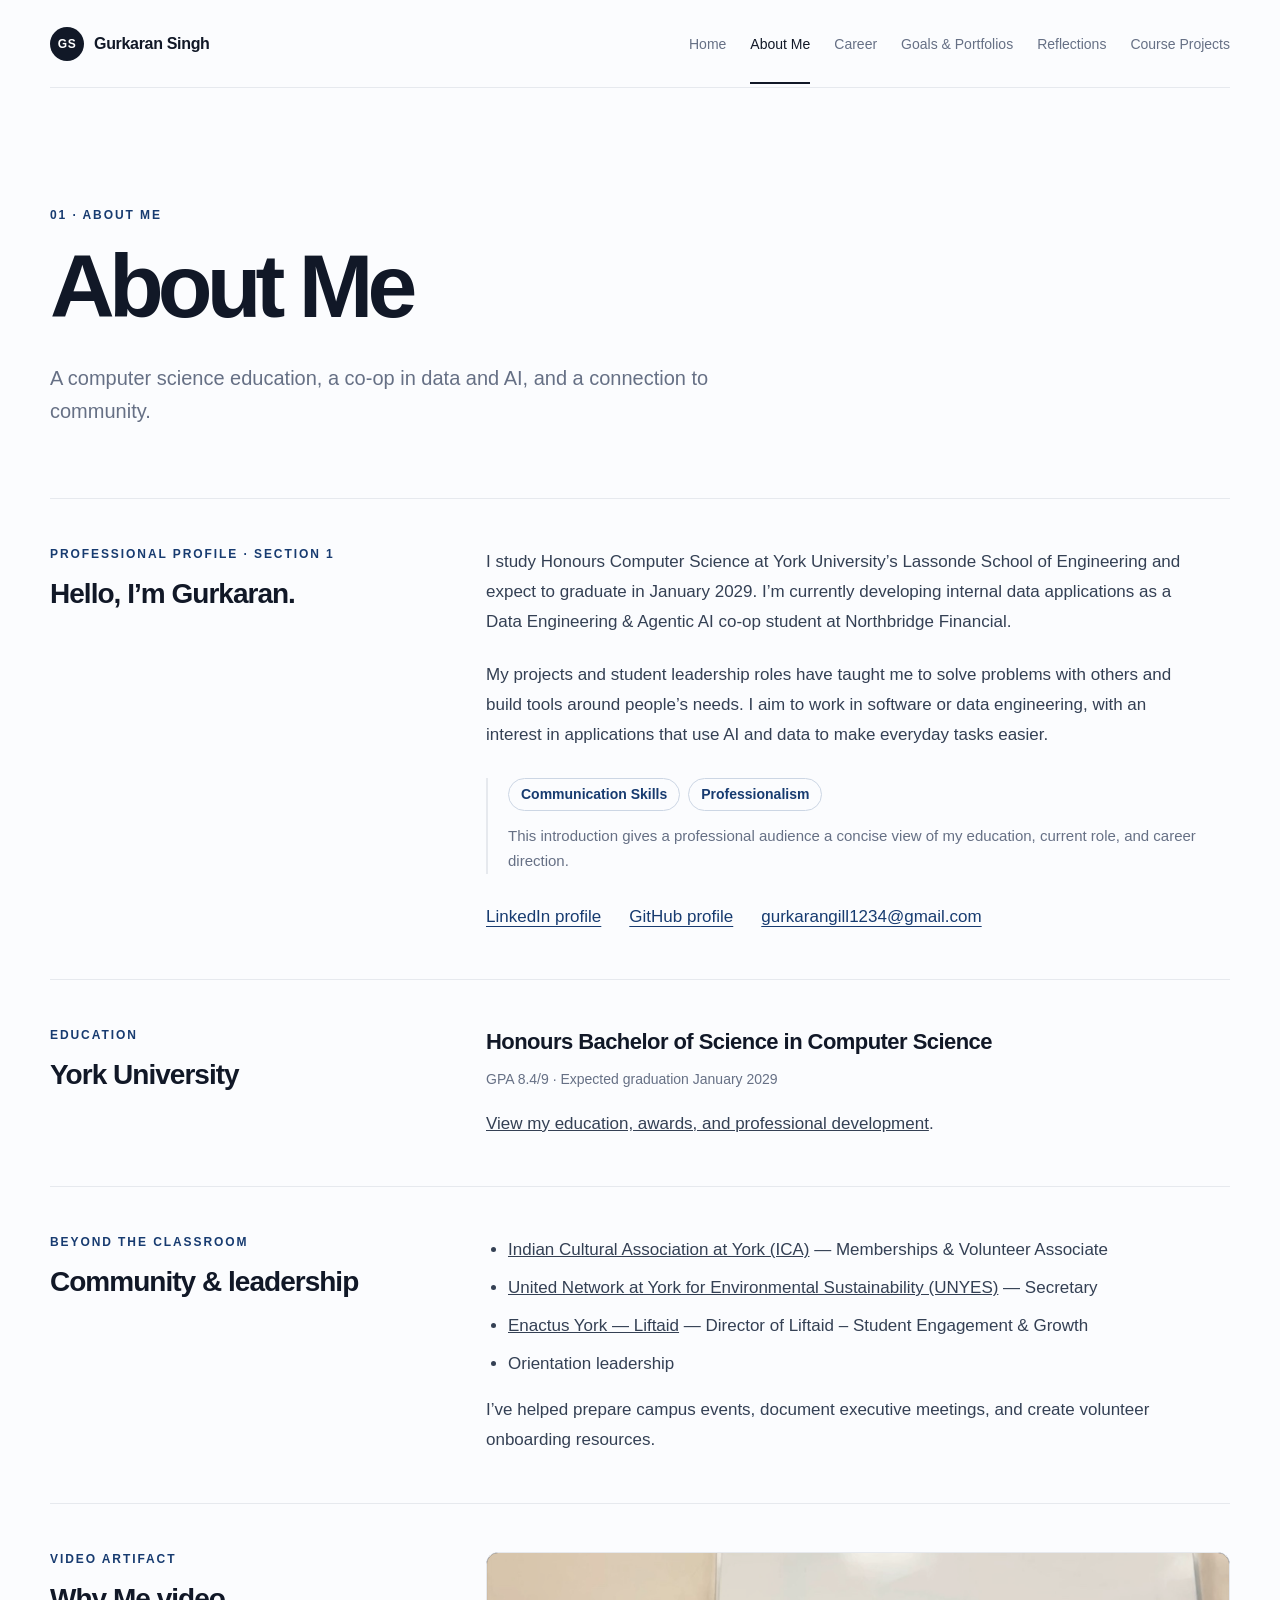
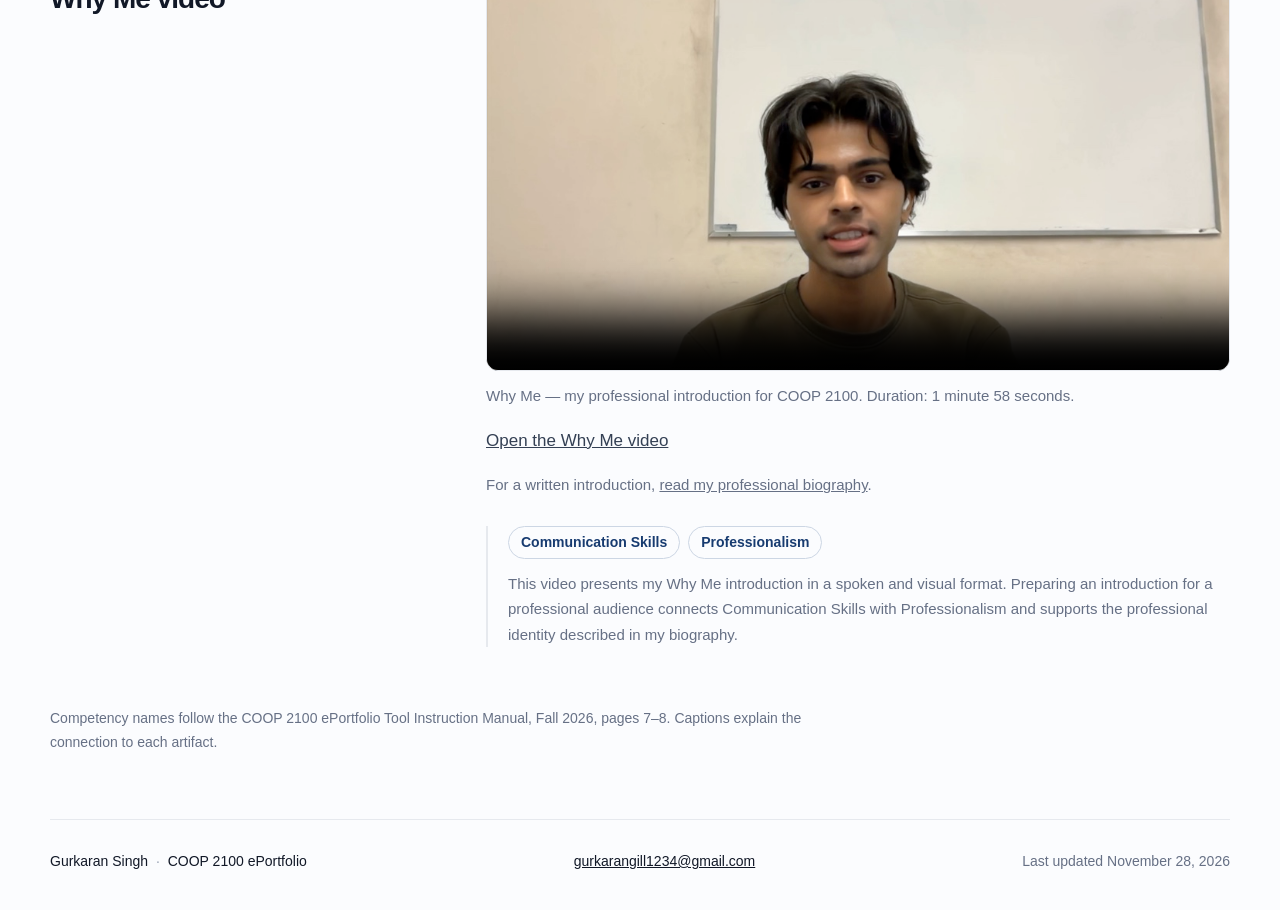
==== commit 32f411b4: "Complete COOP 2100 Section 2 peer review" ====
--- a/about.html
+++ b/about.html
@@ -34,18 +34,19 @@
           <h2 id="bio-title">Hello, I’m Gurkaran.</h2>
         </div>
         <div class="section-body">
-          <p class="biography">I am an Honours Computer Science student at York University’s Lassonde School of Engineering, expecting to graduate in January 2029. I am currently completing a Data Engineering &amp; Agentic AI co-op at Northbridge Financial, where I am gaining experience developing applications and working with data technologies. Through technical projects, professional experience, and student leadership roles, I have developed an interest in problem-solving, innovation, and collaborative work. My long-term career goal is to become a skilled software or data engineer, contributing to meaningful projects involving artificial intelligence, data engineering, and software development.</p>
+          <p class="biography">I study Honours Computer Science at York University’s Lassonde School of Engineering and expect to graduate in January 2029. I’m currently developing internal data applications as a Data Engineering &amp; Agentic AI co-op student at Northbridge Financial.</p>
+          <p class="biography">My projects and student leadership roles have taught me to solve problems with others and build tools around people’s needs. I aim to work in software or data engineering, with an interest in applications that use AI and data to make everyday tasks easier.</p>
           <div class="artifact-caption">
             <ul class="competency-tags" aria-label="Lassonde competency tags">
               <li>Communication Skills</li>
               <li>Professionalism</li>
             </ul>
-            <p>This biography communicates my education, current work, and career direction concisely. It supports a professional introduction by distinguishing my ongoing development from my long-term goals.</p>
+            <p>This introduction gives a professional audience a concise view of my education, current role, and career direction.</p>
           </div>
           <div class="contact-links" aria-label="Professional contact">
             <a href="https://www.linkedin.com/in/gurkaransingh007/">LinkedIn profile</a>
             <a href="https://github.com/gurkarangill07">GitHub profile</a>
-            <a href="mailto:GurkaranSingh@nbfc.com">GurkaranSingh@nbfc.com</a>
+            <a href="mailto:gurkarangill1234@gmail.com">gurkarangill1234@gmail.com</a>
           </div>
         </div>
       </section>
@@ -56,8 +57,7 @@
         </div>
         <div class="section-body">
           <h3>Honours Bachelor of Science in Computer Science</h3>
-          <p class="entry-meta">Expected graduation · January 2029</p>
-          <p>I began my degree in January 2025. My academic work and co-op experience support my goal of building a career in software engineering, data engineering, and AI.</p>
+          <p class="entry-meta">GPA 8.4/9 · Expected graduation January 2029</p>
           <p><a href="career.html#education">View my education, awards, and professional development</a>.</p>
         </div>
       </section>
@@ -67,14 +67,13 @@
           <h2 id="community-title">Community &amp; leadership</h2>
         </div>
         <div class="section-body">
-          <p>My community involvement includes:</p>
           <ul class="experience-list">
             <li><a href="career.html#ica">Indian Cultural Association at York (ICA)</a> — Memberships &amp; Volunteer Associate</li>
             <li><a href="career.html#unyes">United Network at York for Environmental Sustainability (UNYES)</a> — Secretary</li>
             <li><a href="career.html#enactus">Enactus York — Liftaid</a> — Director of Liftaid – Student Engagement &amp; Growth</li>
             <li>Orientation leadership</li>
           </ul>
-          <p>My leadership contributions include event preparation, executive meeting documentation, and volunteer onboarding resources. These experiences connect my interest in collaborative work with communication, organization, and service to the campus community.</p>
+          <p>I’ve helped prepare campus events, document executive meetings, and create volunteer onboarding resources.</p>
         </div>
       </section>
       <section id="why-me" class="content-section" aria-labelledby="video-title">
@@ -105,8 +104,8 @@
     </main>
   <footer>
     <p>Gurkaran Singh <span>·</span> COOP 2100 ePortfolio</p>
-    <p><a href="mailto:GurkaranSingh@nbfc.com">GurkaranSingh@nbfc.com</a></p>
-    <p class="muted">Last updated <time datetime="2026-11-20">November 20, 2026</time></p>
+    <p><a href="mailto:gurkarangill1234@gmail.com">gurkarangill1234@gmail.com</a></p>
+    <p class="muted">Last updated <time datetime="2026-11-28">November 28, 2026</time></p>
   </footer>
 </body>
 </html>
